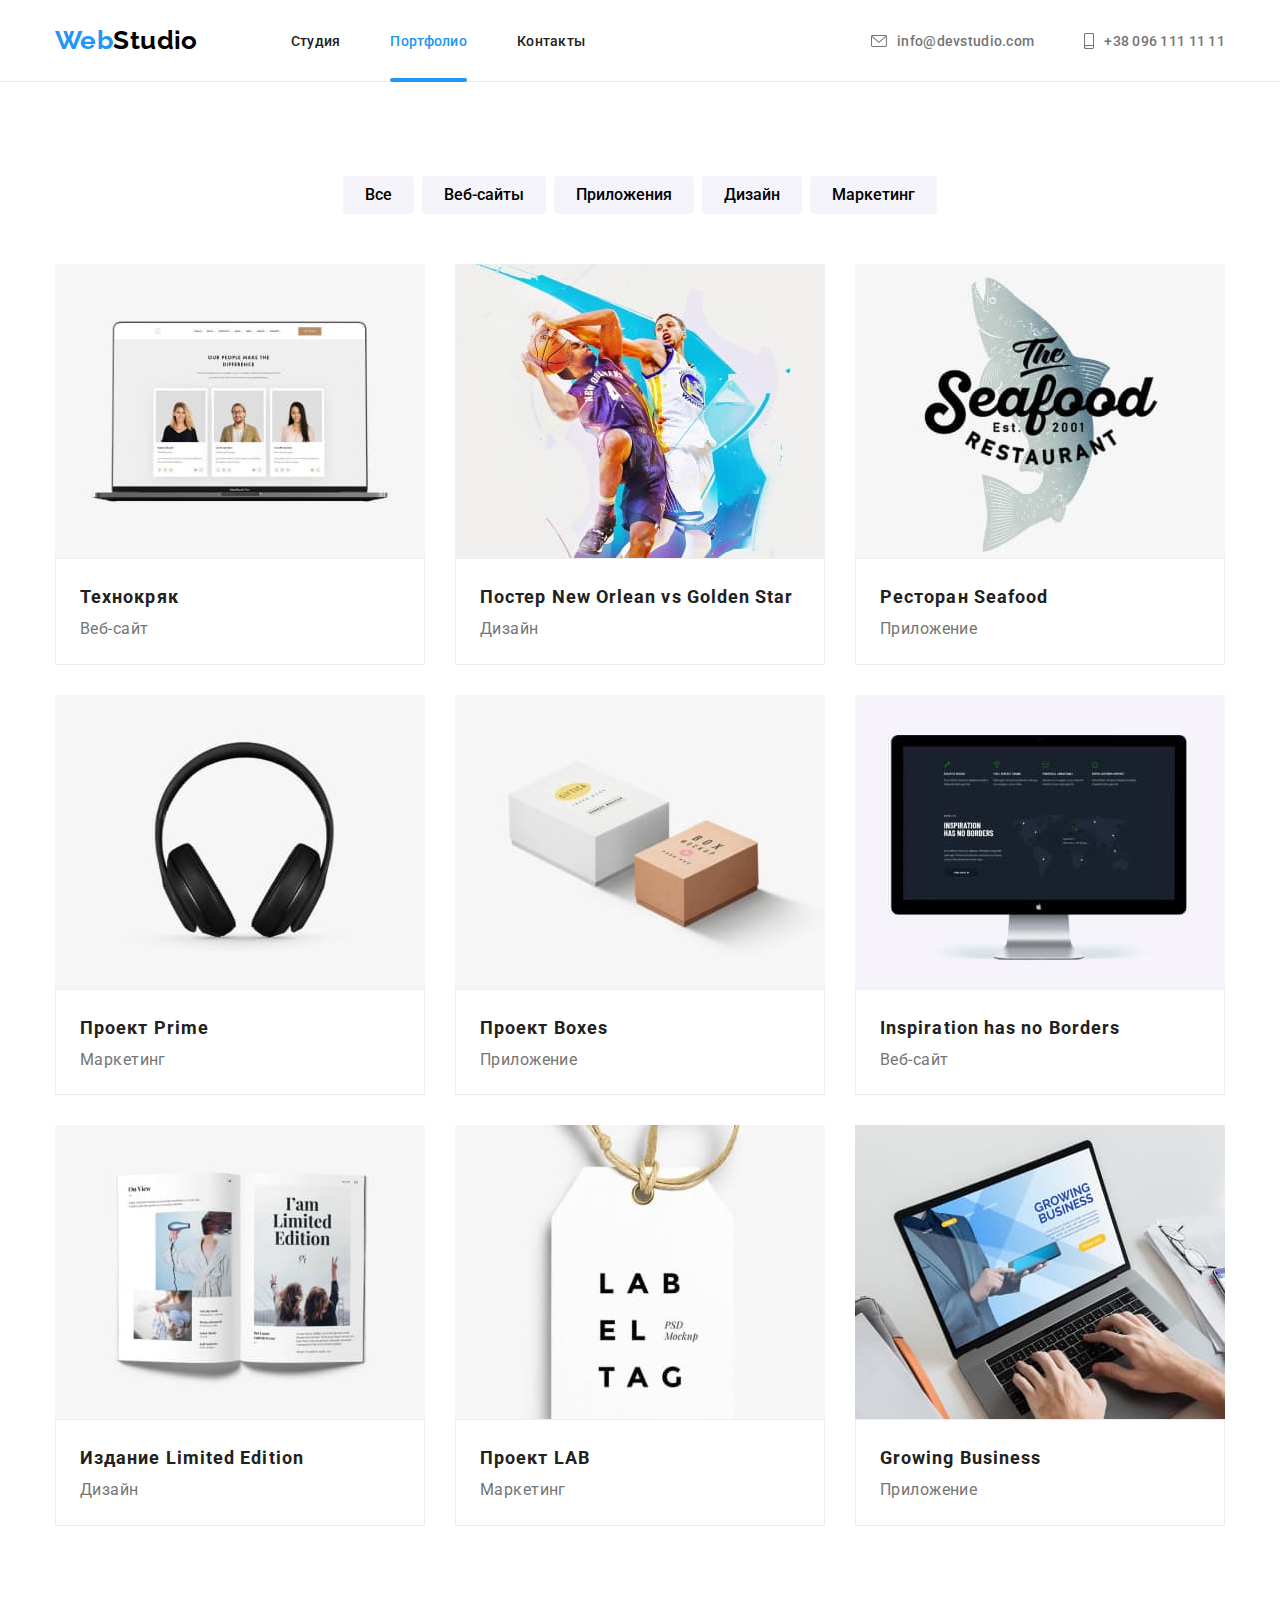
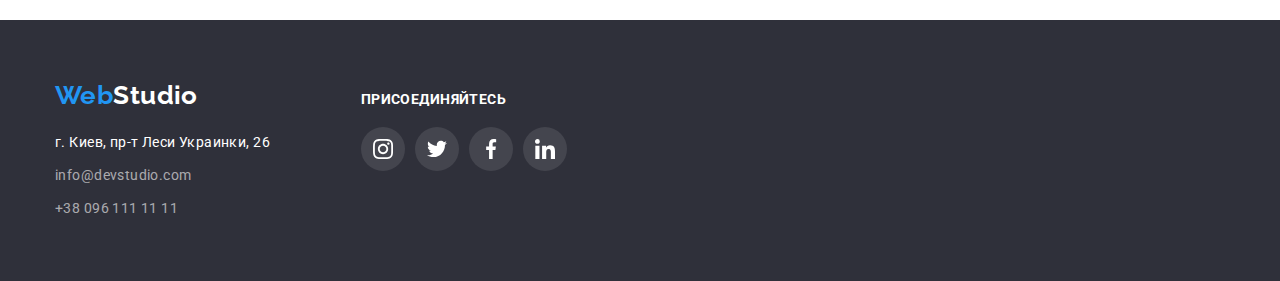
==== portfolio.html @ 170bfaef "клонирует goit-markup-hw-05" ====
<!DOCTYPE html>
<html lang="ru">
  <head>
    <meta charset="UTF-8" />
    <meta http-equiv="X-UA-Compatible" content="IE=edge" />
    <meta name="viewport" content="width=device-width, initial-scale=1.0" />
    <title>Веб-студия. Портфолио</title>
    <link
      rel="stylesheet"
      href="https://cdnjs.cloudflare.com/ajax/libs/modern-normalize/1.0.0/modern-normalize.min.css"
    />
    <link rel="preconnect" href="https://fonts.gstatic.com" />
    <link
      href="https://fonts.googleapis.com/css2?family=Raleway:wght@700&family=Roboto:wght@400;500;700;900&display=swap"
      rel="stylesheet"
    />
    <link rel="stylesheet" href="././css/style.css" />
  </head>
  <body>
    <!-- Шапка сайта -->
    <header class="header-nav">
      <!-- Навигация сайта -->
      <div class="container main-nav">
        <nav class="container-nav">
          <a href="./index.html" class="logo"> <span class="logo-web">Web</span>Studio </a>
          <ul class="site-nav list">
            <li class="list-item"><a href="./index.html" class="link">Студия</a></li>
            <li class="list-item"><a href="./portfolio.html" class="link current">Портфолио</a></li>
            <li class="list-item"><a href="" class="link">Контакты</a></li>
          </ul>
        </nav>
        <ul class="site-auth list">
          <li class="list-item">
            <a href="mailto:info@devstudio.com" class="link">
              <svg class="icon-letter" width="16" height="12">
                <use href="./images/icons/sprite.svg#letter"></use>
              </svg>
              info@devstudio.com
            </a>
          </li>
          <li class="list-item">
            <a href="tel:+380961111111" class="link">
              <svg class="icon-phone" width="10" height="16">
                <use href="./images/icons/sprite.svg#phone"></use>
              </svg>
              +38 096 111 11 11
            </a>
          </li>
        </ul>
      </div>
    </header>
    <main>
      <!-- Портфолио -->
      <section class="section">
        <h1 class="hide">Наше портфолио</h1>

        <div class="container">
          <!-- Выбор вида услуг -->
          <ul class="button-list list">
            <li class="btn-item">
              <button class="button" type="button">Все</button>
            </li>
            <li class="btn-item"><button class="button" type="button">Веб-сайты</button></li>
            <li class="btn-item"><button class="button" type="button">Приложения</button></li>
            <li class="btn-item"><button class="button" type="button">Дизайн</button></li>
            <li class="btn-item"><button class="button" type="button">Маркетинг</button></li>
          </ul>
          <!-- Образцы работ portfolio cards -->
          <ul class="card-set list">
            <li class="card-item">
              <a href="" class="card-link link">
                <div class="card-thumb">
                  <img class="img-card" src="./images/portfolio/tech-crack.jpg" alt="Веб-сайт Технокряк" width="370" />
                  <div class="thumb-text">
                    <p class="thumb-desc">
                      Технокряк это современная площадка распространения коронавируса. Компании используют эту платформу
                      для цифрового шпионажа и атак на защищённые сервера конкурентов.
                    </p>
                  </div>
                </div>
                <div class="portfolio-content">
                  <h2 class="portfolio-title">Технокряк</h2>
                  <p class="portfolio-text">Веб-сайт</p>
                </div>
              </a>
            </li>

            <li class="card-item">
              <a href="" class="card-link link">
                <div class="card-thumb">
                  <img
                    class="img-card"
                    src="./images/portfolio/new-orlean.jpg"
                    alt="Постер New Orlean vs Golden Star"
                    width="370"
                  />
                  <div class="thumb-text">
                    <p class="thumb-desc">
                      Технокряк это современная площадка распространения коронавируса. Компании используют эту платформу
                      для цифрового шпионажа и атак на защищённые сервера конкурентов.
                    </p>
                  </div>
                </div>
                <div class="portfolio-content">
                  <h2 class="portfolio-title">Постер New Orlean vs Golden Star</h2>
                  <p class="portfolio-text">Дизайн</p>
                </div>
              </a>
            </li>

            <li class="card-item">
              <a href="" class="card-link link">
                <div class="card-thumb">
                  <img class="img-card" src="./images/portfolio/seafood.jpg" alt="Ресторан Seafood" width="370" />
                  <div class="thumb-text">
                    <p class="thumb-desc">
                      Технокряк это современная площадка распространения коронавируса. Компании используют эту платформу
                      для цифрового шпионажа и атак на защищённые сервера конкурентов.
                    </p>
                  </div>
                </div>
                <div class="portfolio-content">
                  <h2 class="portfolio-title">Ресторан Seafood</h2>
                  <p class="portfolio-text">Приложение</p>
                </div>
              </a>
            </li>

            <li class="card-item">
              <a href="" class="card-link link">
                <div class="card-thumb">
                  <img class="img-card" src="./images/portfolio/prime.jpg" alt="Проект Prime" width="370" />
                  <div class="thumb-text">
                    <p class="thumb-desc">
                      Технокряк это современная площадка распространения коронавируса. Компании используют эту платформу
                      для цифрового шпионажа и атак на защищённые сервера конкурентов.
                    </p>
                  </div>
                </div>
                <div class="portfolio-content">
                  <h2 class="portfolio-title">Проект Prime</h2>
                  <p class="portfolio-text">Маркетинг</p>
                </div>
              </a>
            </li>

            <li class="card-item">
              <a href="" class="card-link link">
                <div class="card-thumb">
                  <img class="img-card" src="./images/portfolio/boxes.jpg" alt="Проект Boxes" width="370" />
                  <div class="thumb-text">
                    <p class="thumb-desc">
                      Технокряк это современная площадка распространения коронавируса. Компании используют эту платформу
                      для цифрового шпионажа и атак на защищённые сервера конкурентов.
                    </p>
                  </div>
                </div>
                <div class="portfolio-content">
                  <h2 class="portfolio-title">Проект Boxes</h2>
                  <p class="portfolio-text">Приложение</p>
                </div>
              </a>
            </li>

            <li class="card-item">
              <a href="" class="card-link link">
                <div class="card-thumb">
                  <img
                    class="img-card"
                    src="./images/portfolio/inspiration.jpg"
                    alt="Веб-сайт Inspiration has no Borders"
                    width="370"
                  />
                  <div class="thumb-text">
                    <p class="thumb-desc">
                      Технокряк это современная площадка распространения коронавируса. Компании используют эту платформу
                      для цифрового шпионажа и атак на защищённые сервера конкурентов.
                    </p>
                  </div>
                </div>
                <div class="portfolio-content">
                  <h2 class="portfolio-title">Inspiration has no Borders</h2>
                  <p class="portfolio-text">Веб-сайт</p>
                </div>
              </a>
            </li>

            <li class="card-item">
              <a href="" class="card-link link">
                <div class="card-thumb">
                  <img
                    class="img-card"
                    src="./images/portfolio/limited-edition.jpg"
                    alt="Издание Limited Edition"
                    width="370"
                  />
                  <div class="thumb-text">
                    <p class="thumb-desc">
                      Технокряк это современная площадка распространения коронавируса. Компании используют эту платформу
                      для цифрового шпионажа и атак на защищённые сервера конкурентов.
                    </p>
                  </div>
                </div>
                <div class="portfolio-content">
                  <h2 class="portfolio-title">Издание Limited Edition</h2>
                  <p class="portfolio-text">Дизайн</p>
                </div>
              </a>
            </li>

            <li class="card-item">
              <a href="" class="card-link link">
                <div class="card-thumb">
                  <img class="img-card" src="./images/portfolio/lab.jpg" alt="Проект LAB" width="370" />
                  <div class="thumb-text">
                    <p class="thumb-desc">
                      Технокряк это современная площадка распространения коронавируса. Компании используют эту платформу
                      для цифрового шпионажа и атак на защищённые сервера конкурентов.
                    </p>
                  </div>
                </div>
                <div class="portfolio-content">
                  <h2 class="portfolio-title">Проект LAB</h2>
                  <p class="portfolio-text">Маркетинг</p>
                </div>
              </a>
            </li>
            <li class="card-item">
              <a href="" class="card-link link">
                <div class="card-thumb">
                  <img
                    class="img-card"
                    src="./images/portfolio/growing-business.jpg"
                    alt="Приложение Growing Business"
                    width="370"
                  />
                  <div class="thumb-text">
                    <p class="thumb-desc">
                      Технокряк это современная площадка распространения коронавируса. Компании используют эту платформу
                      для цифрового шпионажа и атак на защищённые сервера конкурентов.
                    </p>
                  </div>
                </div>
                <div class="portfolio-content">
                  <h2 class="portfolio-title">Growing Business</h2>
                  <p class="portfolio-text">Приложение</p>
                </div>
              </a>
            </li>
          </ul>
        </div>
      </section>
    </main>
    <!-- Футер -->
    <footer class="footer">
      <div class="container basement">
        <div class="footer-nav">
          <a href="./index.html" class="logo footer"> <span class="logo-web">Web</span>Studio </a>
          <address class="footer-addres">
            <a class="location" rel="noopener noreferrer" href="https://goo.gl/maps/9RtT3c9bkWaSLBwc6" target="_blank">
              г. Киев, пр-т Леси Украинки, 26
            </a>
            <ul class="footer-auth footer list">
              <li class="footer-item"><a href="mailto:info@devstudio.com" class="link">info@devstudio.com</a></li>
              <li class="footer-item"><a href="tel:+380961111111" class="link">+38 096 111 11 11</a></li>
            </ul>
          </address>
        </div>
        <!-- Присоединяйтесь -->
        <div class="joining">
          <h3 class="joining-title">Присоединяйтесь</h3>
          <ul class="social-icons list">
            <li class="social-icons-item">
              <a
                href="https://www.instagram.com/"
                class="social-icon-link joining"
                rel="noopener noreferrer"
                target="_blank"
              >
                <svg class="social-icons-svg">
                  <use href="./images/icons/sprite.svg#instagram"></use>
                </svg>
              </a>
            </li>
            <li class="social-icons-item">
              <a href="https://twitter.com/" class="social-icon-link joining" rel="noopener noreferrer" target="_blank">
                <svg class="social-icons-svg">
                  <use href="./images/icons/sprite.svg#twitter"></use>
                </svg>
              </a>
            </li>
            <li class="social-icons-item">
              <a
                href="https://uk-ua.facebook.com/"
                class="social-icon-link joining"
                rel="noopener noreferrer"
                target="_blank"
              >
                <svg class="social-icons-svg">
                  <use href="./images/icons/sprite.svg#facebook"></use>
                </svg>
              </a>
            </li>
            <li class="social-icons-item">
              <a
                href="https://ua.linkedin.com/"
                class="social-icon-link joining"
                rel="noopener noreferrer"
                target="_blank"
              >
                <svg class="social-icons-svg">
                  <use href="./images/icons/sprite.svg#linkedin"></use>
                </svg>
              </a>
            </li>
          </ul>
        </div>
      </div>
    </footer>
  </body>
</html>
---- css/style.css ----
:root {
  --accent-color: #2196f3;

  --primary-text-color: #212121;
  --secondary-text-color: #757575;
  --white-text-color: #ffffff;

  --primary-bg-color: #ffffff;
  --secondary-bg-color: #2f303a;
  --social-icon-color: #afb1b8;

  --primary-font-family: 'Roboto', 'Open Sans', 'Noto Sans JP', 'Lato', sans-serif;
  --title-font-weight: 700;
  --sub-title-font-weight: 500;
  --primary-font-size: 14px;
  --secondary-font-size: 16px;
  --main-line-height: 1.15;
  --main-letter-spacing: 0.03em;
}

body {
  font-family: var(--primary-font-family);
  font-size: var(--primary-font-size);
  line-height: var(--main-line-height);
  letter-spacing: var(--main-letter-spacing);

  color: var(--primary-text-color);
  background-color: var(--primary-bg-color);
}

/* reset basic styles  */
.list {
  list-style: none;
  padding-left: 0;
  padding-bottom: 0;
  margin-top: 0;
  margin-bottom: 0;
}

.link {
  text-decoration: none;
  color: var(--primary-text-color);
}
.button {
  cursor: pointer;
}

/* header container */
.container {
  width: 1200px;
  margin-left: auto;
  margin-right: auto;
  padding-left: 15px;
  padding-right: 15px;
}
.header-nav {
  border-bottom: 1px solid rgba(236, 236, 236, 1);
}
/* all sections */
.section {
  margin-left: auto;
  margin-right: auto;
  padding-top: 94px;
  padding-bottom: 94px;
}

/* header navigation */
.container.main-nav {
  display: flex;
  align-items: center;
}
.container-nav {
  display: flex;
  align-items: center;
}

/* logo */
.logo {
  display: block;
  margin-right: 93px;
  padding-top: 25px;
  padding-bottom: 25px;

  font-family: 'Raleway', sans-serif;
  font-weight: var(--title-font-weight);
  color: #000;
  font-size: 26px;
  line-height: 1.2;
  text-decoration: none;
}
.logo-web {
  color: var(--accent-color);
}
/* site-nav */
.site-nav {
  display: flex;
  /* margin-left: 90px;
  align-items: center; */
}
.site-nav .list-item:not(:last-child) {
  margin-right: 50px;
}

.site-nav .link {
  display: block;
  padding-top: 25px;
  padding-bottom: 25px;

  font-weight: var(--sub-title-font-weight);
  font-size: 14px;
  letter-spacing: 0.02em;
  /* анимация кнопок nav */
  transition-property: color;
  transition-duration: 250ms;
  transition-timing-function: cubic-bezier(0.4, 0, 0.2, 1);
  transition-delay: 0;
}

.site-nav .link:hover,
.site-nav .link:focus {
  color: var(--accent-color);
}

.site-nav .link.current {
  color: var(--accent-color);
}
/* подчеркивание текущей страницы */
.current {
  position: relative;
}
.current::after {
  display: block;
  content: '';
  width: 100%;
  height: 4px;

  border-radius: 2px;
  background-color: var(--accent-color);
  position: absolute;
  bottom: -8px;
}

/* site-auth list*/
.site-auth {
  display: flex;
}
.site-auth .list-item {
  margin-top: 0;
  margin-bottom: 0;
}
.site-auth .list-item:not(:last-child) {
  margin-right: 50px;
}
.site-auth.list {
  margin-top: 0;
  margin-bottom: 0;
  margin-left: auto;
}
.site-auth .link {
  display: flex;
  align-items: center;
  padding-top: 25px;
  padding-bottom: 25px;

  font-weight: var(--sub-title-font-weight);
  letter-spacing: 0.02em;
  color: var(--secondary-text-color);
  /* анимация кнопок nav */
  transition-property: color;
  transition-duration: 250ms;
  transition-timing-function: cubic-bezier(0.4, 0, 0.2, 1);
  transition-delay: 0;
}
.site-auth .link:hover,
.site-auth .link:focus {
  color: var(--accent-color);
}

.icon-letter {
  width: 16px;
  height: 12px;
  fill: currentColor;
  margin-right: 10px;
}
.icon-phone {
  width: 10px;
  height: 16px;
  fill: currentColor;
  margin-right: 10px;
}

/* hero section*/
.hero {
  padding-top: 200px;
  padding-bottom: 200px;
  text-align: center;
  background-color: var(--secondary-bg-color);
  background-image: linear-gradient(to top, rgba(47, 48, 58, 0.4), rgba(47, 48, 58, 0.4)), url(../images/hero/hero.jpg);
  max-width: 1600px;
}
.hero-title {
  margin-top: 0;
  margin-bottom: 30px;
  margin-left: auto;
  margin-right: auto;
  max-width: 696px;

  text-align: center;
  font-weight: 900;
  font-size: 44px;
  line-height: 1.36;
  letter-spacing: 0.06em;
  text-transform: uppercase;
  color: var(--white-text-color);
}
.hero-button {
  font-weight: var(--title-font-weight);
  font-size: var(--secondary-font-size);
  line-height: 1.8;
  letter-spacing: 0.06em;

  color: var(--white-text-color);
  background: var(--accent-color);

  border: none;
  border-radius: 4px;
  width: 200px;
  height: 50px;
  cursor: pointer;
}
/* Модальное окно */
.backdrop {
  position: fixed;
  top: 0;
  left: 0;
  width: 100vw;
  height: 100vh;
  background-color: rgba(0, 0, 0, 0.2);
  opacity: 1;
  transition: opacity;
  transition-duration: 250ms;
  transition-timing-function: cubic-bezier(0.4, 0, 0.2, 1);
}
.backdrop.is-hidden {
  opacity: 0;
  pointer-events: none;
}
.backdrop.is-hidden .modal {
  transform: translate(-50%, -50%) scale(0.9);
}
.modal {
  position: absolute;
  width: 528px;
  height: 581px;
  max-height: 100%;
  top: 50%;
  left: 50%;
  box-shadow: 0px 1px 3px rgba(0, 0, 0, 0.12), 0px 1px 1px rgba(0, 0, 0, 0.14), 0px 2px 1px rgba(0, 0, 0, 0.2);
  transform: translate(-50%, -50%) scale(1);
  border-radius: 4px;
  background-color: var(--primary-bg-color);
  transition: transform 250ms cubic-bezier(0.4, 0, 0.2, 1), opacity 250ms cubic-bezier(0.4, 0, 0.2, 1);
}
.modal-text {
  display: block;
  margin-top: 200px;
  text-align: center;
  font-family: var(--primary-font-family);
  font-size: 24px;
  font-weight: 900;
  line-height: 1.56;
  color: red;
}

.hero-button-close {
  position: absolute;
  top: 8px;
  right: 8px;
  display: flex;
  justify-content: center;
  align-items: center;
  border: 1px solid rgba(0, 0, 0, 0.1);
  border-radius: 50%;
  width: 30px;
  height: 30px;
  background-color: var(--primary-bg-color);
}
.close-x {
  width: 18px;
  height: 18px;
  fill: #000000;
  background-color: var(--primary-bg-color);
}
/* Преимущества advantages section */
.hide {
  position: absolute;
  width: 1px;
  height: 1px;
  margin: -1px;
  border: 0;
  padding: 0;

  white-space: nowrap;
  clip-path: inset(100%);
  clip: rect(0 0 0 0);
  overflow: hidden;
}

.advantages .list {
  display: flex;
}
.advantages-item {
  margin-top: 0;
  margin-bottom: 0;
  width: 270px;
}
.advantages-item:not(:last-child) {
  margin-right: 30px;
}
.advantages-icon {
  width: 70px;
  height: 70px;
}
.advantages-icons {
  display: flex;
  justify-content: center;
  align-items: center;
  margin-bottom: 30px;

  width: 270px;
  height: 120px;
  border: 1px solid transparent;
  background-color: #f5f4fa;
  border-radius: 4px;
}
.advantages-title {
  margin-top: 0;
  margin-bottom: 10px;
  font-size: 14px;
  font-weight: var(--title-font-weight);
  text-transform: uppercase;
}
.advantages-text {
  margin-top: 0;
  margin-bottom: 0;
  line-height: 1.7;
  color: var(--secondary-text-color);
}

/* section Чем мы занимаемся */
.work.section {
  margin-left: auto;
  margin-right: auto;
  padding-top: 0;
  padding-bottom: 94px;
}
.section-title {
  margin-top: 0;
  margin-bottom: 50px;
  text-align: center;
  font-weight: var(--title-font-weight);
  font-size: 36px;
}
.work.list {
  display: flex;
  margin-top: 0;
  margin-bottom: 0;
}
.img-work {
  display: block;
}
.work.item {
  margin-bottom: 0;
}
.work.item:not(:last-child) {
  margin-right: 30px;
}
/* текст с плашкой на Чем мы занимаемся */
.work-thumb {
  position: relative;
}
.work-inf {
  display: flex;
  align-items: center;
  justify-content: center;
  position: absolute;
  width: 100%;
  height: 70px;
  bottom: 0;
  background-color: rgba(47, 48, 58, 0.8);
}
.work-desc {
  margin: 0;
  text-transform: uppercase;
  font-weight: var(--title-font-weight);
  color: var(--white-text-color);
}
/* Наша команда team section */
.section.team {
  background-color: #f5f4fa;
}
.team.list {
  display: flex;
  margin-top: 0;
  margin-bottom: 0;
}
.team .item {
  box-shadow: 0px 1px 3px rgb(0 0 0 / 12%), 0px 1px 1px rgb(0 0 0 / 14%), 0px 2px 1px rgb(0 0 0 / 20%);
  border-radius: 0px 0px 4px 4px;
}
.team .item:not(:last-child) {
  margin-right: 30px;
}
.team-content {
  text-align: center;
  padding-top: 30px;
  padding-bottom: 30px;
  background-color: var(--primary-bg-color);
}
.team-title {
  margin-top: 0;
  margin-bottom: 10px;
  font-weight: var(--sub-title-font-weight);
  font-size: var(--secondary-font-size);
  line-height: 1.18;
}

.team-text {
  margin-top: 0;
  margin-bottom: 16;
  font-size: var(--secondary-font-size);
  line-height: 1.18;
  color: var(--secondary-text-color);
}

/*  стили для social icons on the team-card */
.social-icons.list {
  display: inline-flex;
}
.social-icons-item:not(:last-child) {
  margin-right: 10px;
}
.social-icon-link {
  display: flex;
  align-items: center;
  justify-content: center;
  width: 44px;
  height: 44px;
  border-radius: 50%;
  background-color: var(--primary-bg-color);
  color: var(--social-icon-color);
  /* анимация иконок соцсетей в нашакоманда */
  transition-property: background-color;
  transition-duration: 250ms;
  transition-timing-function: cubic-bezier(0.4, 0, 0.2, 1);
  transition-delay: 0;
}
.social-icon-link:hover,
.social-icon-link:focus {
  background-color: var(--accent-color);
}

.social-icons-svg {
  transition-property: fill;
  transition-duration: 250ms;
  transition-timing-function: cubic-bezier(0.4, 0, 0.2, 1);
  transition-delay: 0;
  width: 20px;
  height: 20px;
  fill: currentColor;
}
.social-icon-link:hover .social-icons-svg,
.social-icon-link:focus .social-icons-svg {
  fill: var(--primary-bg-color);
}

/* Постоянные клиенты clients section */
.clients .list {
  display: flex;
}
.clients .item:not(:last-child) {
  margin-right: 30px;
}
.clients-link {
  display: flex;
  justify-content: center;
  align-items: center;
  width: 170px;
  height: 92px;
  border: 1px solid var(--social-icon-color);
  border-radius: 4px;
  color: var(--social-icon-color);
  /* анимация иконок клиенты */
  transition-property: color, border-color;
  transition-duration: 250ms;
  transition-timing-function: cubic-bezier(0.4, 0, 0.2, 1);
  transition-delay: 0;
}
.clients-link:hover,
.clients-link:focus {
  color: var(--accent-color);
  border-color: var(--accent-color);
}
.clients .icon-svg {
  width: 106px;
  height: 60px;
  fill: currentColor;
}

/* Футер footer */
.footer {
  padding-top: 60px;
  padding-bottom: 60px;
  background-color: var(--secondary-bg-color);
}
.container.basement {
  display: flex;
  align-items: baseline;
}
.logo.footer {
  padding-top: 0;
  padding-bottom: 0;
  color: var(--white-text-color);
}
.footer-nav {
  margin-right: 70px;
}
.footer-addres {
  display: block;
  margin-top: 20px;
}
.footer-item {
  margin-top: 9px;
}
.location {
  font-style: normal;
  line-height: 1.7;
  text-decoration: none;
  color: var(--white-text-color);

  /* анимация  location in footer */
  transition-property: color;
  transition-duration: 250ms;
  transition-timing-function: cubic-bezier(0.4, 0, 0.2, 1);
  transition-delay: 0;
}

.footer-auth.list {
  padding-top: 0;
  padding-bottom: 0;
}
.footer-auth.footer .link {
  font-style: normal;
  font-weight: 400;
  line-height: 1.7;
  color: rgba(255, 255, 255, 0.6);
  /* анимация footer-auth */
  transition-property: color;
  transition-duration: 250ms;
  transition-timing-function: cubic-bezier(0.4, 0, 0.2, 1);
  transition-delay: 0;
}
.footer-auth.footer .link:hover,
.footer-auth.footer .link:focus,
.location:hover,
.location:focus {
  color: var(--accent-color);
}

/* footer joining */
.joining-title {
  margin-top: 0;
  margin-bottom: 20px;
  font-size: var(--primary-font-size);
  font-weight: var(--title-font-weight);
  color: var(--white-text-color);
  text-transform: uppercase;
}
.social-icon-link.joining {
  background-color: rgba(255, 255, 255, 0.1);
  color: var(--white-text-color);
}
.social-icon-link.joining:hover,
.social-icon-link.joining:focus {
  background-color: var(--accent-color);
}
/*---------- portfolio page--------- */

/* portfolio buttons */
.button-list {
  display: flex;
  justify-content: center;
  margin-bottom: 50px;
}
.button {
  display: inline-block;
  padding: 6px 22px;
  border: none;
  border-radius: 4px;
  /* анимация Выбор вида услуг */
  transition-property: color, background-color, box-shadow;
  transition-duration: 250ms;
  transition-timing-function: cubic-bezier(0.4, 0, 0.2, 1);
  transition-delay: 0;

  font-weight: var(--sub-title-font-weight);
  font-size: var(--secondary-font-size);
  line-height: 1.6;
  background-color: #f5f4fa;
  cursor: pointer;
}
.btn-item:not(:last-child) {
  margin-right: 8px;
}
.button:hover,
.button:focus {
  background-color: var(--accent-color);
  color: var(--white-text-color);
  box-shadow: 0px 3px 1px rgba(0, 0, 0, 0.1), 0px 1px 2px rgba(0, 0, 0, 0.08), 0px 2px 2px rgba(0, 0, 0, 0.12);
}

/* Образцы работ portfolio cards */
.card-set {
  display: flex;
  flex-wrap: wrap;
  margin: -15px;
}
.card-link {
  display: block;
  /* анимация Образцы работ portfolio cards */
  transition-property: box-shadow;
  transition-duration: 250ms;
  transition-timing-function: cubic-bezier(0.4, 0, 0.2, 1);
  transition-delay: 0;
}

.card-link:hover,
.card-link.k:focus {
  box-shadow: 0px 1px 1px rgba(0, 0, 0, 0.12), 0px 4px 4px rgba(0, 0, 0, 0.06), 1px 4px 6px rgba(0, 0, 0, 0.16);
  /* transform: translateY(0); */
}

.card-link:hover .thumb-text,
.card-link.k:focus .thumb-text {
  transform: translateY(0);
}

.card-thumb {
  position: relative;
  overflow: hidden;
}
.thumb-text {
  position: absolute;
  bottom: 0;
  left: 0;
  width: 100%;
  height: 100%;
  align-items: center;
  justify-content: center;
  padding: 24px;
  background-color: rgba(33, 150, 243, 0.9);
  display: flex;
  transform: translateY(100%);
  transition-duration: 250ms;
  transition-timing-function: cubic-bezier(0.4, 0, 0.2, 1);
}
.thumb-desc {
  display: block;
  margin-top: 0;
  margin-bottom: 0;
  font-family: var(--primary-font-family);
  font-size: 18px;
  font-weight: 400;
  line-height: 1.56;
  color: var(--white-text-color);
}
.card-thumb:hover .thumb-text {
  transform: translateY(0);
}

.card-item {
  margin-left: 15px;
  margin-top: 15px;
  margin-right: 15px;
  margin-bottom: 15px;
}
.img-card {
  display: block;
  max-width: 100%;
  height: auto;
}
.portfolio-content {
  padding: 20px 24px;
  border: 1px solid #eeeeee;
}
.portfolio-title {
  margin-top: 0;
  margin-bottom: 0;
  font-size: 18px;
  line-height: 2;
  letter-spacing: 0.06em;
}
.portfolio-text {
  margin-top: 0;
  margin-bottom: 0;
  font-size: var(--secondary-font-size);
  line-height: 1.8;
  color: var(--secondary-text-color);
}
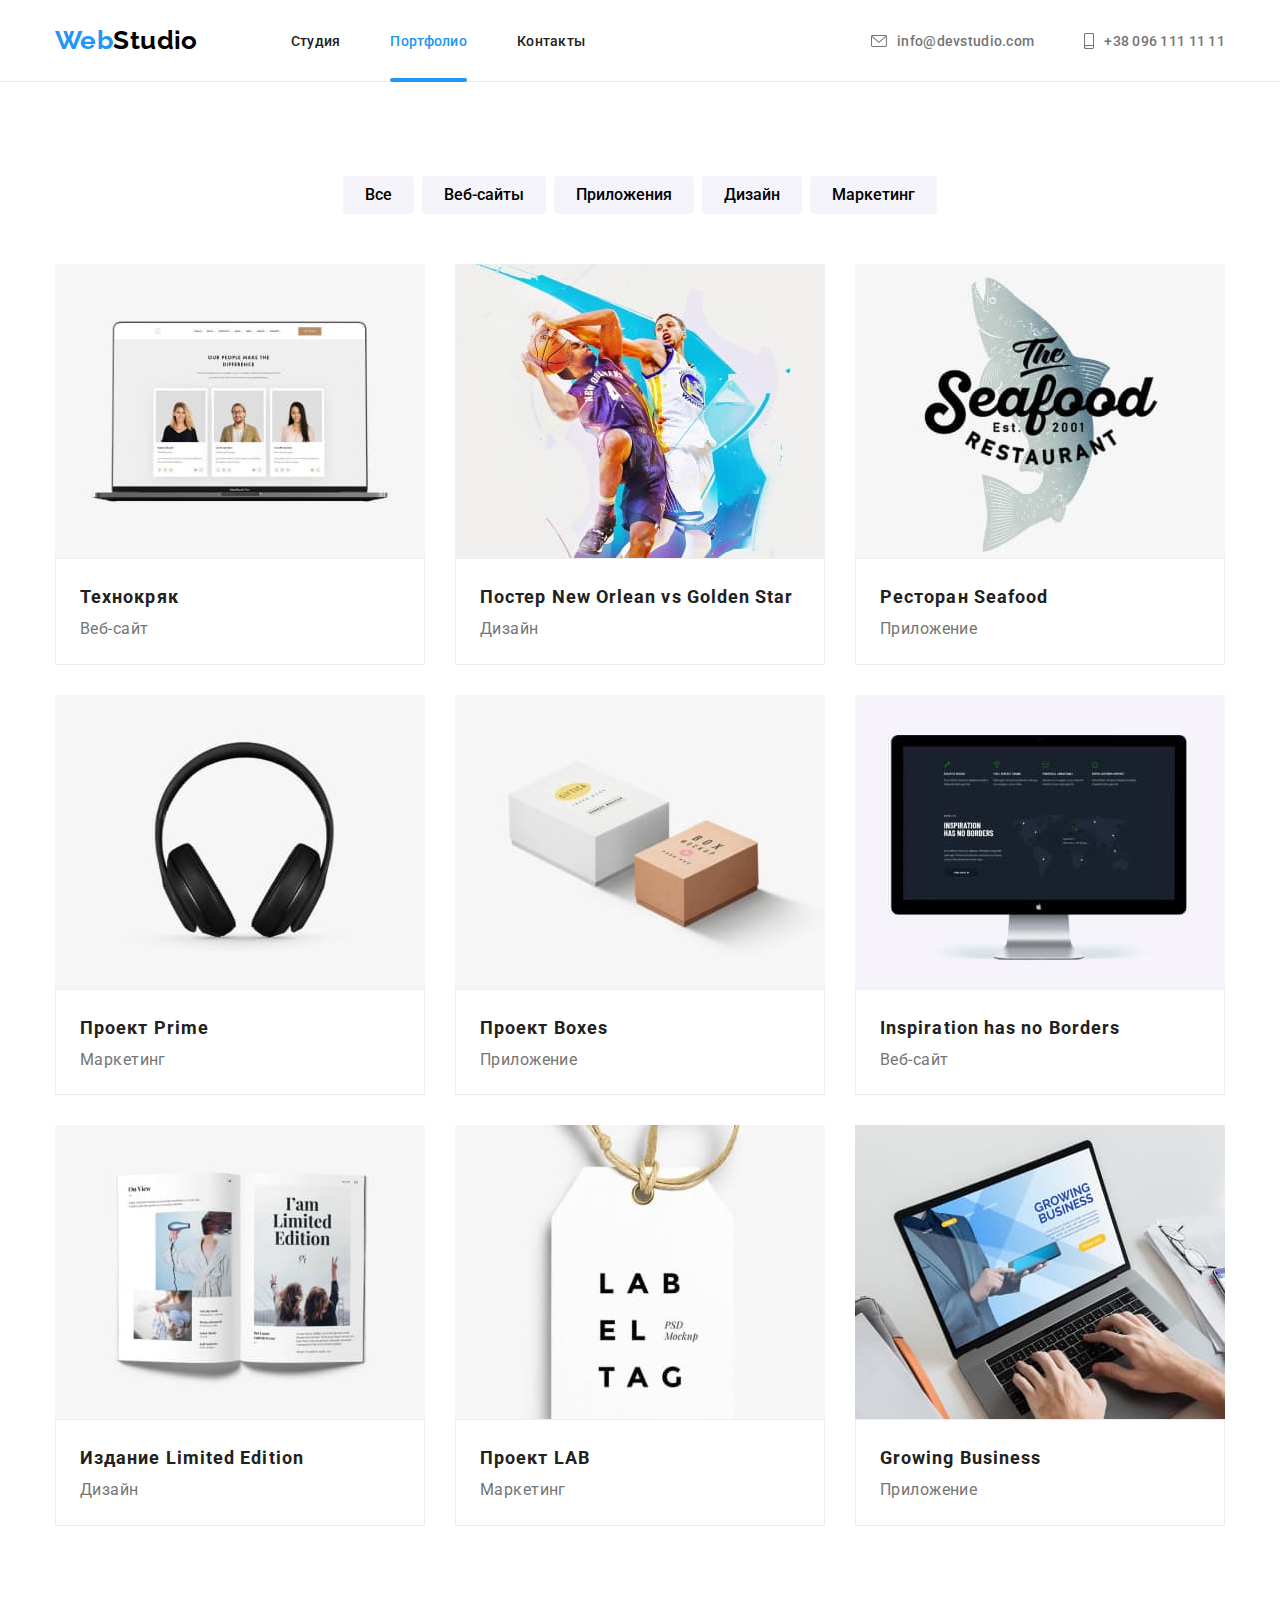
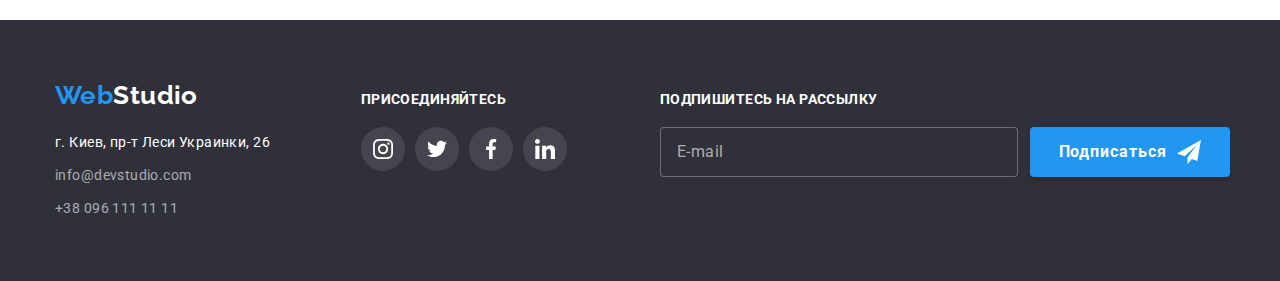
==== commit fb7ecff5: "Добавляет оформление подписки в футере" ====
--- a/portfolio.html
+++ b/portfolio.html
@@ -315,6 +315,28 @@
             </li>
           </ul>
         </div>
+        <!-- Форма на футере -->
+        <div class="subscribe">
+          <h3 class="joining-title">Подпишитесь на рассылку</h3>
+          <form class="subscribe-form">
+            <label class="subscribe-label">
+              <input
+                type="email"
+                name="email"
+                class="subscribe-input"
+                required
+                autocomplete="email"
+                placeholder="E-mail"
+              />
+            </label>
+            <button type="submit" class="subscribe-button">
+              Подписаться
+              <svg class="button-icon">
+                <use href="./images/icons/sprite.svg#planer-icon"></use>
+              </svg>
+            </button>
+          </form>
+        </div>
       </div>
     </footer>
   </body>
--- a/css/style.css
+++ b/css/style.css
@@ -250,6 +250,7 @@
 }
 .modal {
   position: absolute;
+  padding: 40px;
   width: 528px;
   height: 581px;
   max-height: 100%;
@@ -261,17 +262,132 @@
   background-color: var(--primary-bg-color);
   transition: transform 250ms cubic-bezier(0.4, 0, 0.2, 1), opacity 250ms cubic-bezier(0.4, 0, 0.2, 1);
 }
-.modal-text {
-  display: block;
-  margin-top: 200px;
+.modal-title {
+  /* display: block; */
   text-align: center;
+  margin-top: 0;
+  margin-bottom: 12px;
   font-family: var(--primary-font-family);
-  font-size: 24px;
-  font-weight: 900;
+  font-size: 20px;
+  font-weight: 700;
   line-height: 1.56;
-  color: red;
-}
-
+}
+.label-text-input {
+  display: block;
+  /* align-items: center; */
+}
+.modal-label {
+  display: block;
+  position: relative;
+  font-size: 12px;
+  line-height: 1.17;
+  letter-spacing: 0.01em;
+
+  color: var(--secondary-text-color);
+}
+.modal-input {
+  width: 100%;
+  height: 40px;
+  padding: 12px 42px;
+  margin-top: 4px;
+  margin-bottom: 10px;
+  border: 1px solid rgba(33, 33, 33, 0.2);
+  box-sizing: border-box;
+  border-radius: 4px;
+
+  transition: border-color 250ms cubic-bezier(0.4, 0, 0.2, 1);
+}
+.modal-input:hover,
+.modal-input:focus {
+  border: 1px solid var(--accent-color);
+}
+.modal-input:hover + .input-icon {
+  fill: var(--accent-color);
+}
+.modal-input:focus-within + .input-icon {
+  fill: var(--accent-color);
+}
+
+.input-icon {
+  position: absolute;
+  top: 29px;
+  left: 12px;
+
+  width: 18px;
+  height: 18px;
+
+  transition: fill 250ms cubic-bezier(0.4, 0, 0.2, 1);
+}
+
+.modal-comment {
+  width: 100%;
+  min-height: 120px;
+  resize: none;
+  margin-top: 4px;
+  margin-bottom: 20px;
+  border: 1px solid rgba(33, 33, 33, 0.2);
+  border-radius: 4px;
+  padding: 12px 16px;
+
+  transition: border-color 250ms cubic-bezier(0.4, 0, 0.2, 1);
+}
+.modal-comment:hover,
+.modal-comment:focus {
+  border: 1px solid var(--accent-color);
+}
+.modal-label:focus-within .modal-input {
+  outline-color: var(--accent-color);
+}
+.modal-label:focus-within .modal-comment {
+  outline-color: var(--accent-color);
+}
+.modal-comment::placeholder {
+  font-weight: 400;
+  font-size: 12px;
+  line-height: 1.7;
+  letter-spacing: 0.01em;
+
+  color: rgba(117, 117, 117, 0.5);
+}
+/* оформление чекбокса */
+
+.check-label {
+  display: flex;
+  justify-content: center;
+  align-items: center;
+
+  margin-bottom: 30px;
+  font-size: 14px;
+  line-height: 2;
+  color: var(--secondary-text-color);
+}
+
+.modal-link {
+  text-decoration: underline;
+  color: var(--accent-color);
+}
+
+/* кнопка Отправить */
+.submit-button {
+  display: block;
+  margin: auto;
+  font-weight: var(--title-font-weight);
+  font-size: var(--secondary-font-size);
+  line-height: 1.8;
+  letter-spacing: 0.06em;
+
+  color: var(--white-text-color);
+  background: var(--accent-color);
+  box-shadow: 0px 4px 4px rgba(0, 0, 0, 0.15);
+
+  border: none;
+  border-radius: 4px;
+  width: 200px;
+  height: 50px;
+  cursor: pointer;
+}
+
+/* кнопка закрытия модалки */
 .hero-button-close {
   position: absolute;
   top: 8px;
@@ -285,6 +401,13 @@
   height: 30px;
   background-color: var(--primary-bg-color);
 }
+
+.hero-button-close:hover .close-x,
+.hero-button-close:focus .close-x {
+  fill: var(--accent-color);
+  transition: fill 250ms cubic-bezier(0.4, 0, 0.2, 1);
+}
+
 .close-x {
   width: 18px;
   height: 18px;
@@ -584,9 +707,72 @@
 .social-icon-link.joining:focus {
   background-color: var(--accent-color);
 }
+/* Форма на футере */
+.subscribe {
+  margin-left: 93px;
+}
+.joining-title {
+  margin-bottom: 20px;
+}
+.subscribe-form {
+  display: flex;
+}
+.subscribe-label {
+  margin-right: 12px;
+}
+
+.subscribe-input {
+  width: 358px;
+  height: 50px;
+  padding: 15px 16px;
+  color: var(--white-text-color);
+  background-color: var(--secondary-bg-color);
+  border: 1px solid rgba(255, 255, 255, 0.3);
+  box-sizing: border-box;
+  border-radius: 4px;
+
+  transition: border-color 250ms cubic-bezier(0.4, 0, 0.2, 1);
+}
+
+.subscribe-input::placeholder {
+  font-weight: 400;
+  font-size: 16px;
+  line-height: 1.25;
+  letter-spacing: 0.03em;
+  color: rgba(255, 255, 255, 0.6);
+}
+
+.subscribe-button {
+  display: flex;
+  align-items: center;
+  justify-content: center;
+
+  font-weight: var(--title-font-weight);
+  font-size: var(--secondary-font-size);
+  line-height: 1.8;
+  letter-spacing: 0.06em;
+
+  color: var(--white-text-color);
+  background: var(--accent-color);
+  box-shadow: 0px 4px 4px rgba(0, 0, 0, 0.15);
+
+  border: none;
+  border-radius: 4px;
+  width: 200px;
+  height: 50px;
+  cursor: pointer;
+}
+
+.button-icon {
+  width: 24px;
+  height: 24px;
+  margin-left: 10px;
+}
+
 /*---------- portfolio page--------- */
 
 /* portfolio buttons */
+
 .button-list {
   display: flex;
   justify-content: center;
